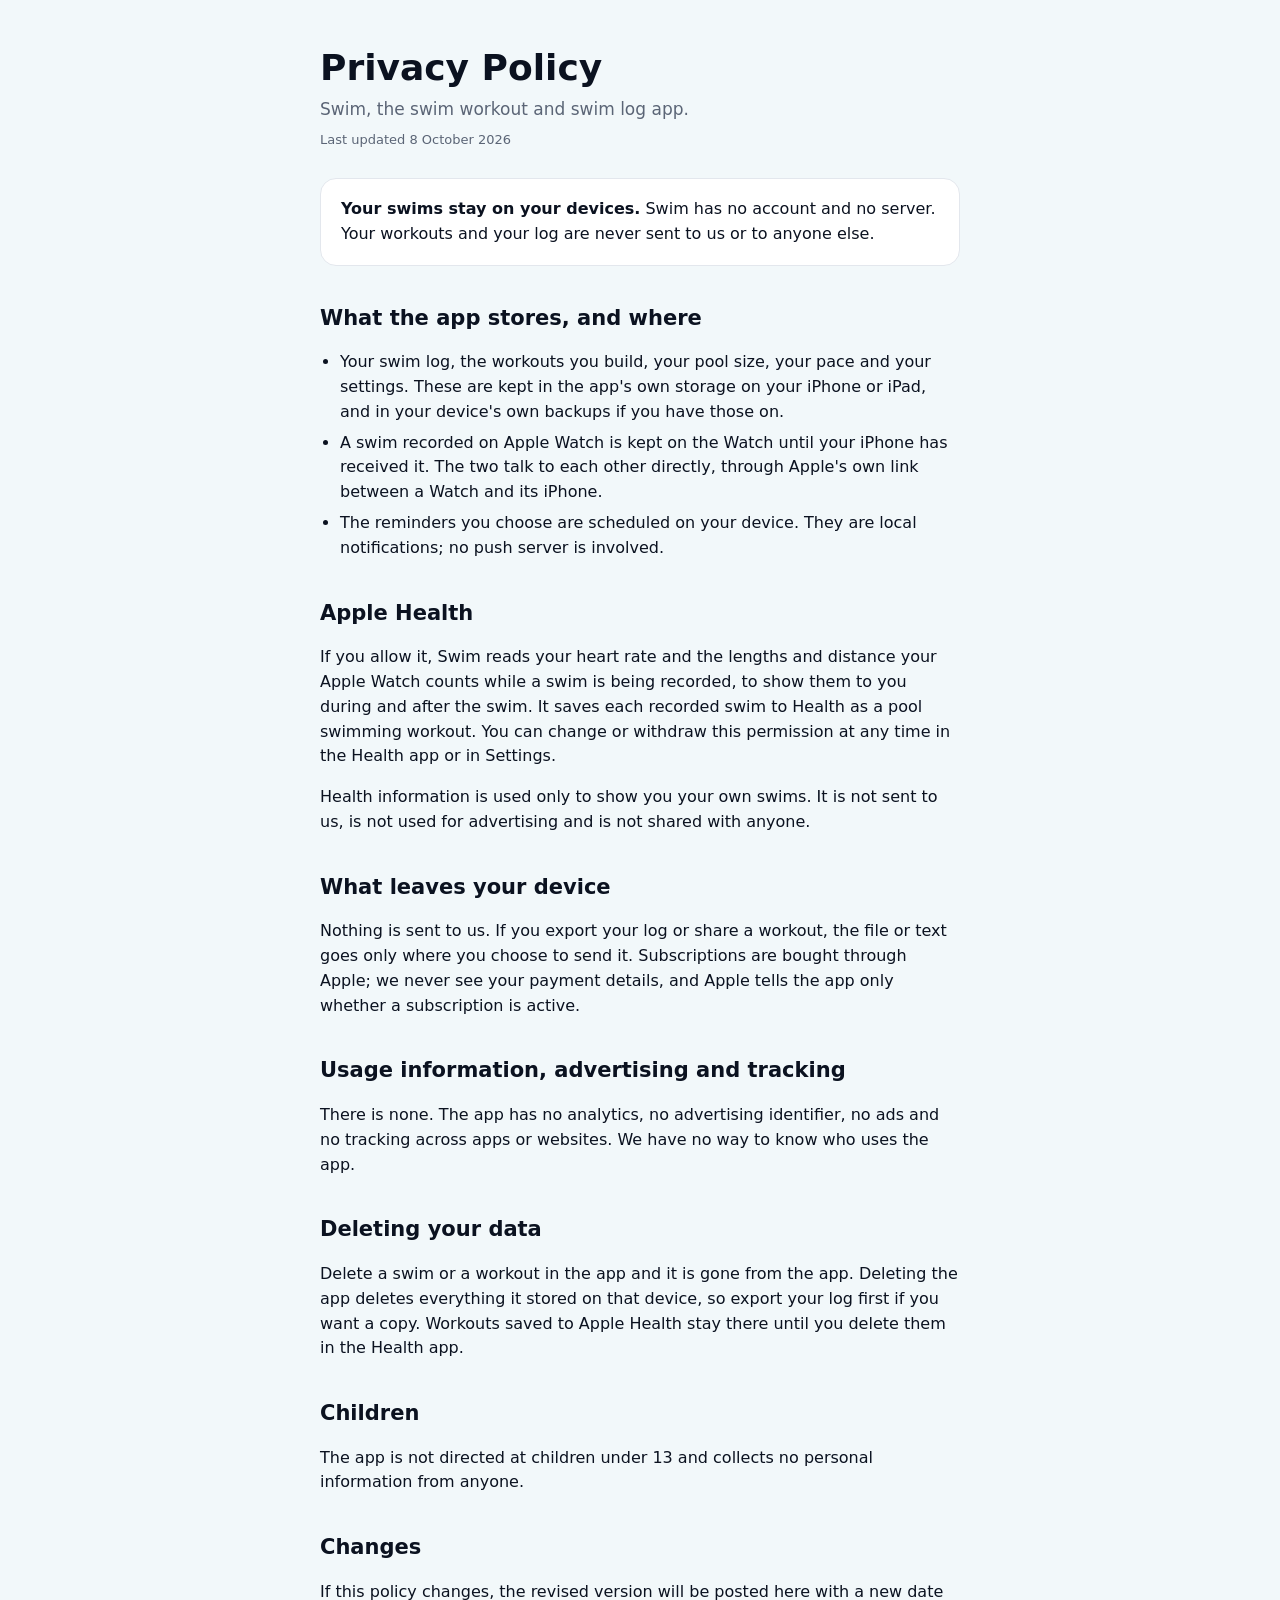
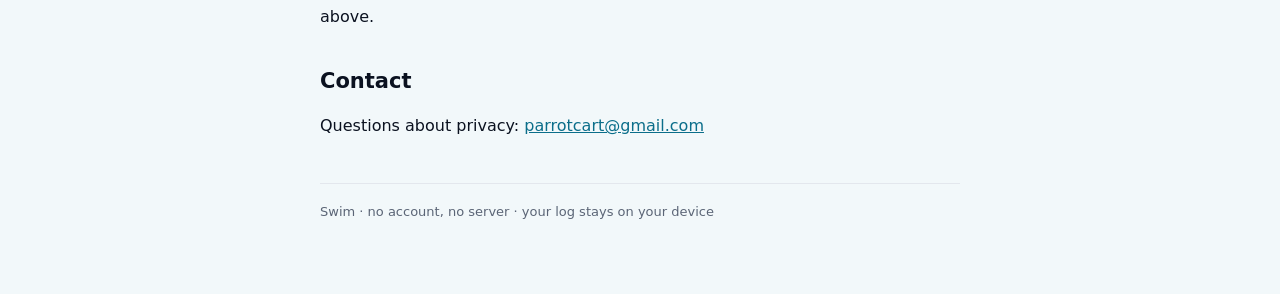
==== privacy-policy.html @ e9e44190 "Added the privacy policy and support pages" ====
<!doctype html>
<html lang="en">
<head>
<meta charset="utf-8">
<meta name="viewport" content="width=device-width,initial-scale=1">
<title>Privacy Policy — Swim</title>
<link rel="stylesheet" href="style.css">
</head>
<body>
<main>
<h1>Privacy Policy</h1>
<p class="lede">Swim, the swim workout and swim log app.</p>
<p class="updated">Last updated 8 October 2026</p>

<div class="card">
<strong>Your swims stay on your devices.</strong> Swim has no account and no server.
Your workouts and your log are never sent to us or to anyone else.
</div>

<h2>What the app stores, and where</h2>
<ul>
<li>Your swim log, the workouts you build, your pool size, your pace and your settings.
These are kept in the app's own storage on your iPhone or iPad, and in your device's own
backups if you have those on.</li>
<li>A swim recorded on Apple Watch is kept on the Watch until your iPhone has received it.
The two talk to each other directly, through Apple's own link between a Watch and its
iPhone.</li>
<li>The reminders you choose are scheduled on your device. They are local notifications;
no push server is involved.</li>
</ul>

<h2>Apple Health</h2>
<p>If you allow it, Swim reads your heart rate and the lengths and distance your Apple
Watch counts while a swim is being recorded, to show them to you during and after the
swim. It saves each recorded swim to Health as a pool swimming workout. You can change or
withdraw this permission at any time in the Health app or in Settings.</p>
<p>Health information is used only to show you your own swims. It is not sent to us, is
not used for advertising and is not shared with anyone.</p>

<h2>What leaves your device</h2>
<p>Nothing is sent to us. If you export your log or share a workout, the file or text
goes only where you choose to send it. Subscriptions are bought through Apple; we never
see your payment details, and Apple tells the app only whether a subscription is
active.</p>

<h2>Usage information, advertising and tracking</h2>
<p>There is none. The app has no analytics, no advertising identifier, no ads and no
tracking across apps or websites. We have no way to know who uses the app.</p>

<h2>Deleting your data</h2>
<p>Delete a swim or a workout in the app and it is gone from the app. Deleting the app
deletes everything it stored on that device, so export your log first if you want a
copy. Workouts saved to Apple Health stay there until you delete them in the Health
app.</p>

<h2>Children</h2>
<p>The app is not directed at children under 13 and collects no personal information
from anyone.</p>

<h2>Changes</h2>
<p>If this policy changes, the revised version will be posted here with a new date
above.</p>

<h2>Contact</h2>
<p>Questions about privacy: <a href="mailto:parrotcart@gmail.com">parrotcart@gmail.com</a></p>

<footer>Swim · no account, no server · your log stays on your device</footer>
</main>
</body>
</html>
---- style.css ----
/* The app's own colours. */
:root{
  --ground:#F2F8FA; --surface:#fff; --line:#E3E7ED; --ink:#0B1220;
  --muted:#5B6576; --accent-ink:#0B6E8A;
}
*{box-sizing:border-box}
body{
  margin:0;padding:0 20px;background:var(--ground);color:var(--ink);
  font:16px/1.55 system-ui,-apple-system,sans-serif;
}
main{max-width:640px;margin:0 auto;padding:48px 0 72px}
h1{font-size:36px;line-height:1.1;margin:0 0 8px}
h2{font-size:21px;margin:36px 0 10px}
p,li{color:var(--ink)}
.lede{color:var(--muted);font-size:17px;margin:0 0 8px}
.updated{color:var(--muted);font-size:13px;margin:0 0 28px}
a{color:var(--accent-ink)}
code{font-size:14px}
ul,ol{padding-left:20px}
li{margin:6px 0}
.card{background:var(--surface);border:1px solid var(--line);border-radius:16px;padding:18px 20px;margin:22px 0}
footer{border-top:1px solid var(--line);margin-top:44px;padding-top:18px;color:var(--muted);font-size:13px}
@media (prefers-color-scheme:dark){
  :root{--ground:#111416;--surface:#1A1E21;--line:#2A3035;--ink:#EEF0F2;--muted:#A5ACB3;--accent-ink:#6FD3EA}
}
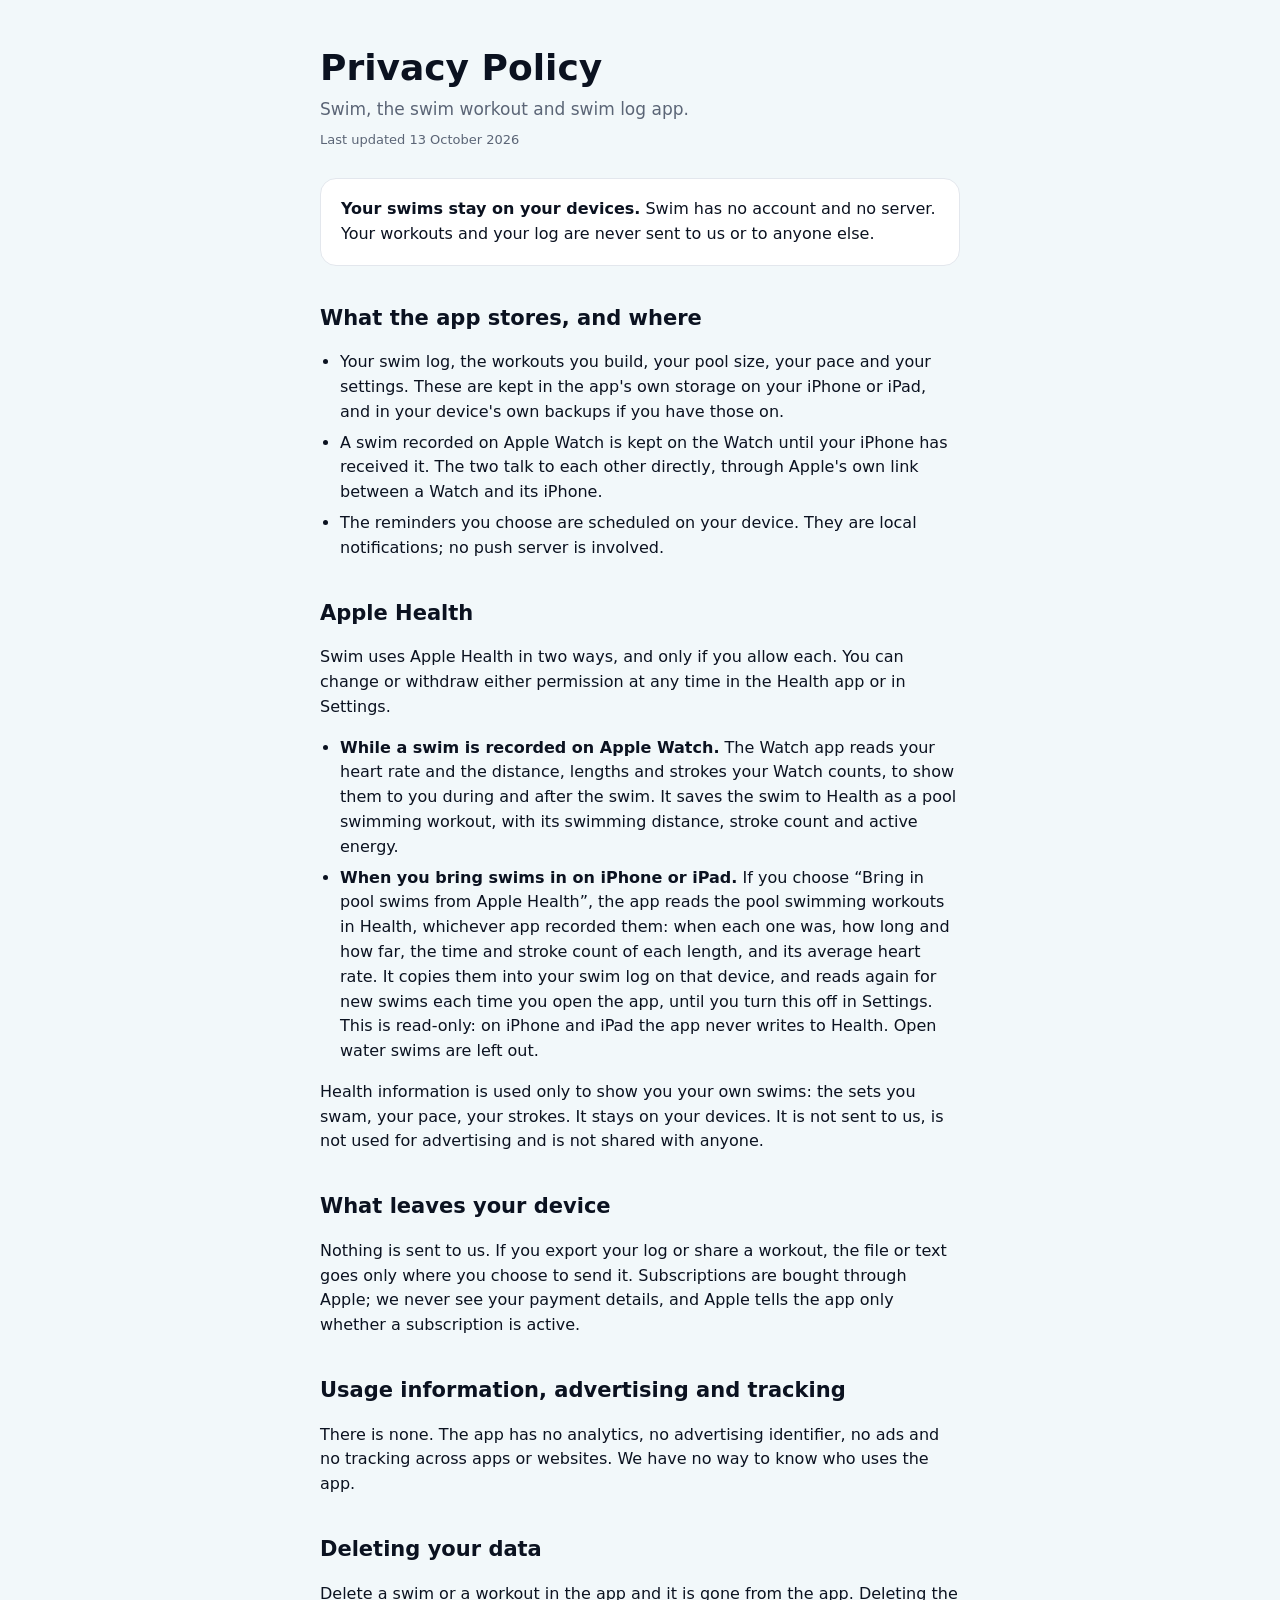
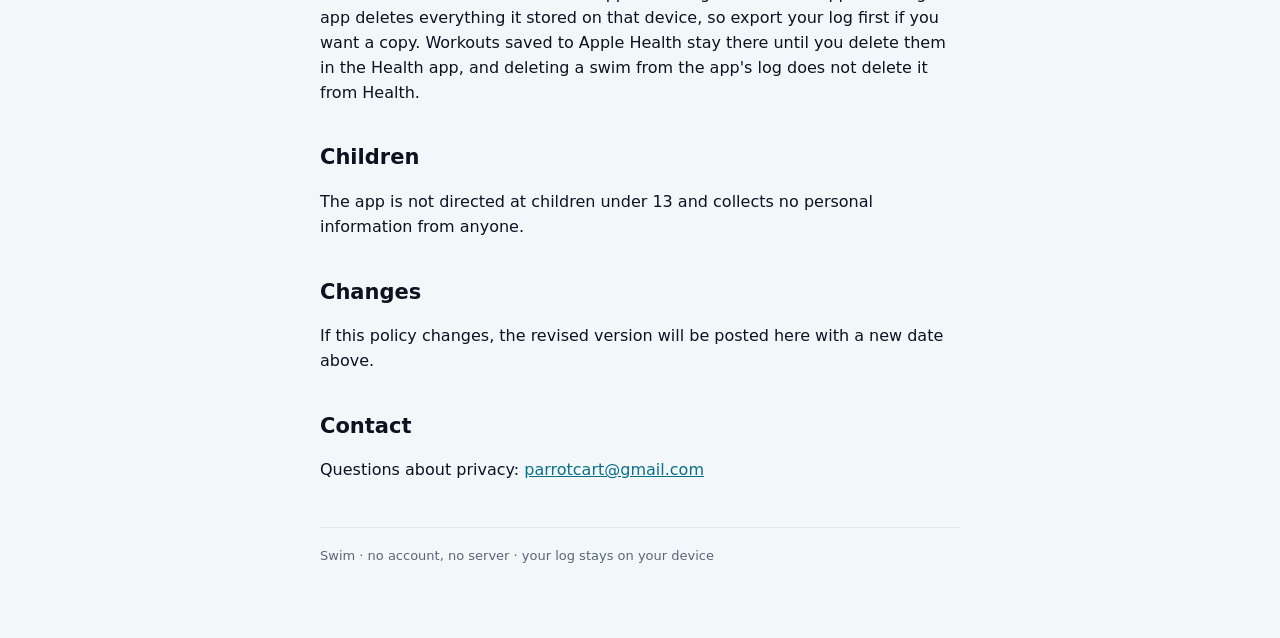
==== commit 4cfd4e89: "Described reading pool swims from Apple Health Co-Authored-By: Claude Opus 5.5 <noreply@anthropic.co" ====
--- a/privacy-policy.html
+++ b/privacy-policy.html
@@ -10,7 +10,7 @@
 <main>
 <h1>Privacy Policy</h1>
 <p class="lede">Swim, the swim workout and swim log app.</p>
-<p class="updated">Last updated 8 October 2026</p>
+<p class="updated">Last updated 13 October 2026</p>
 
 <div class="card">
 <strong>Your swims stay on your devices.</strong> Swim has no account and no server.
@@ -30,12 +30,24 @@
 </ul>
 
 <h2>Apple Health</h2>
-<p>If you allow it, Swim reads your heart rate and the lengths and distance your Apple
-Watch counts while a swim is being recorded, to show them to you during and after the
-swim. It saves each recorded swim to Health as a pool swimming workout. You can change or
-withdraw this permission at any time in the Health app or in Settings.</p>
-<p>Health information is used only to show you your own swims. It is not sent to us, is
-not used for advertising and is not shared with anyone.</p>
+<p>Swim uses Apple Health in two ways, and only if you allow each. You can change or
+withdraw either permission at any time in the Health app or in Settings.</p>
+<ul>
+<li><strong>While a swim is recorded on Apple Watch.</strong> The Watch app reads your
+heart rate and the distance, lengths and strokes your Watch counts, to show them to you
+during and after the swim. It saves the swim to Health as a pool swimming workout, with
+its swimming distance, stroke count and active energy.</li>
+<li><strong>When you bring swims in on iPhone or iPad.</strong> If you choose
+&ldquo;Bring in pool swims from Apple Health&rdquo;, the app reads the pool swimming
+workouts in Health, whichever app recorded them: when each one was, how long and how far,
+the time and stroke count of each length, and its average heart rate. It copies them
+into your swim log on that device, and reads again for new swims each time you open the
+app, until you turn this off in Settings. This is read-only: on iPhone and iPad the app
+never writes to Health. Open water swims are left out.</li>
+</ul>
+<p>Health information is used only to show you your own swims: the sets you swam, your
+pace, your strokes. It stays on your devices. It is not sent to us, is not used for
+advertising and is not shared with anyone.</p>
 
 <h2>What leaves your device</h2>
 <p>Nothing is sent to us. If you export your log or share a workout, the file or text
@@ -51,7 +63,7 @@
 <p>Delete a swim or a workout in the app and it is gone from the app. Deleting the app
 deletes everything it stored on that device, so export your log first if you want a
 copy. Workouts saved to Apple Health stay there until you delete them in the Health
-app.</p>
+app, and deleting a swim from the app's log does not delete it from Health.</p>
 
 <h2>Children</h2>
 <p>The app is not directed at children under 13 and collects no personal information
